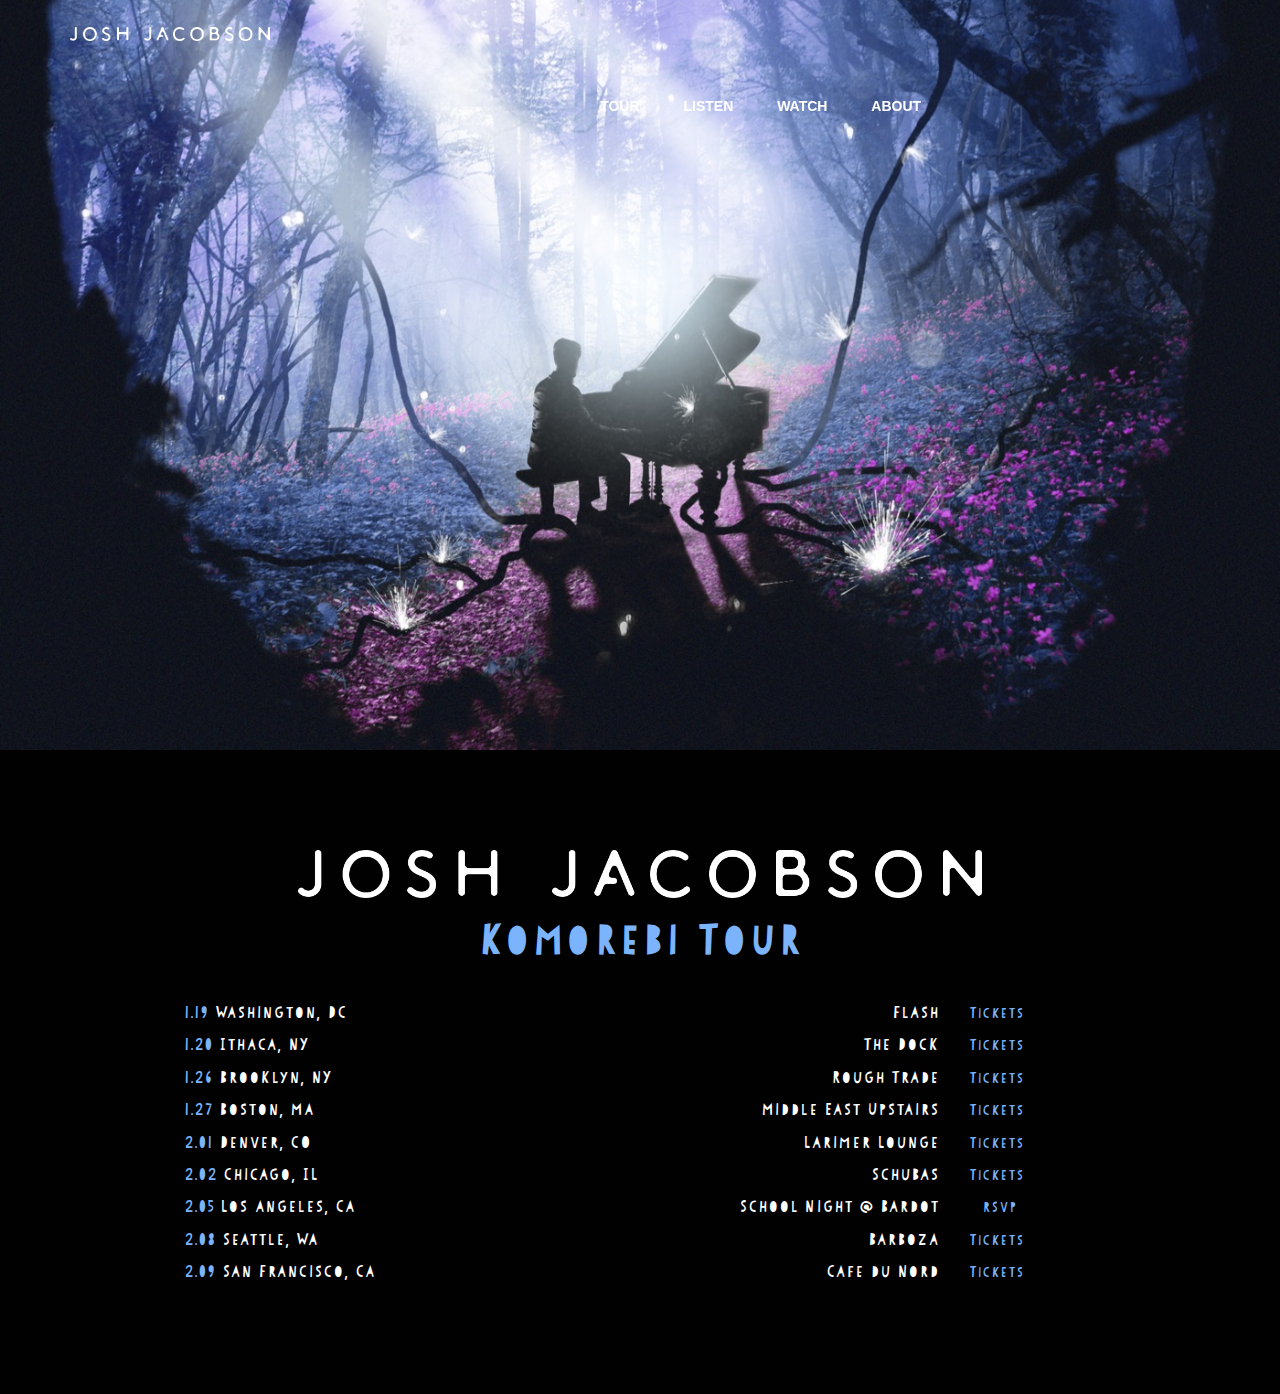
==== tour.html @ 97fa28d8 "DC ticket link" ====
<!doctype html>
<!--[if lt IE 7]>      <html class="no-js lt-ie9 lt-ie8 lt-ie7" lang=""> <![endif]-->
<!--[if IE 7]>         <html class="no-js lt-ie9 lt-ie8" lang=""> <![endif]-->
<!--[if IE 8]>         <html class="no-js lt-ie9" lang=""> <![endif]-->
<!--[if gt IE 8]><!-->
<html class="no-js" lang="">
<!--<![endif]-->

<head>
<meta charset="utf-8">
<meta name="description" content="">
<meta name="author" content="Josh Jacobson">
<meta name="viewport" content="width=device-width, initial-scale=1">
<title>Komorebi Tour</title> <link rel="stylesheet" href="css/bootstrap.min.css">
<link rel="stylesheet" href="css/flexslider.css">
<link rel="stylesheet" href="css/jquery.fancybox.css">
<link rel="stylesheet" href="css/main.css">
<link rel="stylesheet" href="css/responsive.css">
<link rel="stylesheet" href="css/font-icon.css">
<link rel="stylesheet" href="css/font-papercute.css">
<link rel="stylesheet" href="css/animate.min.css">
<link rel="stylesheet" href="https://maxcdn.bootstrapcdn.com/font-awesome/4.4.0/css/font-awesome.min.css">
</head>

<body>
<!-- header section -->
<section class="banner tour-banner" role="banner" id="banner">
  <header id="header">
    <div class="header-content clearfix">
      <span class="logo"><a href="index.html"><img id="logo-image" src="images/logo.png"></a></span>
      <nav class="navigation" role="navigation">
        <ul class="primary-nav">
          <li><a href="tour.html">Tour</a></li>
          <li><a href="index.html#banner">Listen</a></li>
          <li><a href="index.html#watch">Watch</a></li>
          <li><a href="index.html#about">About</a></li>
          <li><iframe align="middle" class="spotify-follow-widget" src="https://open.spotify.com/follow/1/?uri=spotify:artist:3KpCBwmIHMdBD3GzV1xNtE&size=detail&theme=dark" width="300" height="56" scrolling="no" frameborder="0" style="border:none; overflow:hidden;" allowtransparency="true"></iframe></li>
          <!-- <li><a href="http://facebook.com/joshjacobsonmusic" target="blank"><span class="icon icon-facebook"></span></a></li> -->
          <!-- <li><a href="http://twitter.com/joshjacobsongs" target="blank"><span class="icon icon-twitter"></span></a></li> -->
        </ul>
      </nav>
      <a href="#" class="nav-toggle">Menu<span></span></a> </div>
  </header>
  <!-- banner text -->
  <div class="container">
    <div class="banner-text text-center">
    <!-- banner text -->
    </div>
  </div>
</section>
<!-- header section -->

<!-- Tour section -->
<section id="tour" class="section tour">
  <div class="container">
    <div class="section-header">
      <img src="images/logo_type.png" class="tour-logo-type"/>
      <h2 class="tour-title wow fadeInDown animated">Komorebi Tour</h2>
    </div>
    <center>
      <div class="tour-container">
        <div class="row">
          <div class="col-xs-6 text-align-left tour-text">
            <p><span class="blue">1.19</span> Washington, DC</p>
          </div>
          <div class="col-xs-4 text-align-right tour-text">
            <p>Flash</p>
          </div>
          <div class="col-xs-1 text-align-right ticket-links">
            <p><a href="https://www.ticketfly.com/purchase/event/1606743">Tickets</a></p>
          </div>
        </div>
        <div class="row">
          <div class="col-xs-6 text-align-left tour-text">
            <p><span class="blue">1.20</span> Ithaca, NY</p>
          </div>
          <div class="col-xs-4 text-align-right tour-text">
            <p>The Dock</p>
          </div>
          <div class="col-xs-1 text-align-right ticket-links">
            <p><a href="https://www.ticketfly.com/purchase/event/1604723?utm_medium=bks">Tickets</a></p>
          </div>
        </div>
        <div class="row">
          <div class="col-xs-6 text-align-left tour-text">
            <p><span class="blue">1.26</span> Brooklyn, NY</p>
          </div>
          <div class="col-xs-4 text-align-right tour-text">
            <p>Rough Trade</p>
          </div>
          <div class="col-xs-1 text-align-right ticket-links">
            <p><a href="https://www.axs.com/events/347021/josh-jacobson-tickets?aff=usaffsongkick">Tickets</a></p>
          </div>
        </div>
        <div class="row">
          <div class="col-xs-6 text-align-left tour-text">
            <p><span class="blue">1.27</span> Boston, MA</p>
          </div>
          <div class="col-xs-4 text-align-right tour-text">
            <p>Middle East Upstairs</p>
          </div>
          <div class="col-xs-1 text-align-right ticket-links">
            <p><a href="http://www.ticketweb.com/event/josh-jacobson-middle-east-upstairs-tickets/7916045?pl=mideastclub">Tickets</a></p>
          </div>
        </div>
        <div class="row">
          <div class="col-xs-6 text-align-left tour-text">
            <p><span class="blue">2.01</span> Denver, CO</p>
          </div>
          <div class="col-xs-4 text-align-right tour-text">
            <p>Larimer Lounge</p>
          </div>
          <div class="col-xs-1 text-align-right ticket-links">
            <p><a href="https://www.ticketfly.com/purchase/event/1604998">Tickets</a></p>
          </div>
        </div>
        <div class="row">
          <div class="col-xs-6 text-align-left tour-text">
            <p><span class="blue">2.02</span> Chicago, IL</p>
          </div>
          <div class="col-xs-4 text-align-right tour-text">
            <p>Schubas</p>
          </div>
          <div class="col-xs-1 text-align-right ticket-links">
            <p><a href="http://www.lh-st.com/Shows/02-02-2018+Josh+Jacobson">Tickets</a></p>
          </div>
        </div>
        <div class="row">
          <div class="col-xs-6 text-align-left tour-text">
            <p><span class="blue">2.05</span> Los Angeles, CA</p>
          </div>
          <div class="col-xs-4 text-align-right tour-text">
            <p>School Night @ Bardot</p>
          </div>
          <div class="col-xs-1 text-align-right ticket-links">
            <p><a href="http://www.itsaschoolnight.com/">RSVP</a></p>
          </div>
        </div>
        <div class="row">
          <div class="col-xs-6 text-align-left tour-text">
            <p><span class="blue">2.08</span> Seattle, WA</p>
          </div>
          <div class="col-xs-4 text-align-right tour-text">
            <p>Barboza</p>
          </div>
          <div class="col-xs-1 text-align-right ticket-links">
            <p><a href="https://www.ticketfly.com/purchase/event/1604803">Tickets</a></p>
          </div>
        </div>
        <div class="row">
          <div class="col-xs-6 text-align-left tour-text">
            <p><span class="blue">2.09</span> San Francisco, CA</p>
          </div>
          <div class="col-xs-4 text-align-right tour-text">
            <p>Cafe du Nord</p>
          </div>
          <div class="col-xs-1 text-align-right ticket-links">
            <p><a href="http://eventbrite.com/e/josh-jacobson-cafe-du-nord-tickets-39557515594">Tickets</a></p>
          </div>
        </div>
    </center>
  </div>
 </section>



<!-- JS FILES -->
<script src="https://ajax.googleapis.com/ajax/libs/jquery/1.11.3/jquery.min.js"></script>
<script src="js/bootstrap.min.js"></script>
<script src="js/jquery.flexslider-min.js"></script>
<script src="js/jquery.fancybox.pack.js"></script>
<script src="js/retina.min.js"></script>
<script src="js/modernizr.js"></script>
<script src="js/main.js"></script>

</body>
</html>
---- css/main.css ----
/* YouTube Embedded Video */
.embedded-video-container {
    position: relative;
    width: 100%;
    height: 0;
    padding-bottom: 56.25%;
}

.embedded-video {
    position: absolute;
    top: 0;
    left: 0;
    width: 100%;
    height: 100%;
}


.spotify-follow-widget {
  padding-left: 30px;
}


.social-follow-icons {
  list-style:none;
  font-size: 28px;
  display: inline;
}

.social-follow-icons li {
  display: inline;
}



/* Typography */

@import url(http://fonts.googleapis.com/css?family=Open%20Sans:300,400,500,600,700);
p {
  font-size: 14px;
  line-height: 22.4px;
  color: #6c7279;
}
h1 {
  font-size: 65px;
  color: #2d3033;
}
h2 {
  font-size: 40px;
  color: #2d3033;
}
h3 {
  font-size: 28px;
  color: #2d3033;
  font-weight: 300;
}
h4 {
  font-size: 22px;
  color: #b1b1b1;
  font-weight: 400;
}
h5 {
  font-size: 14px;
  color: #2d3033;
  font-weight: 700;
}
.btn {
  background-color: #000000;
  color: rgba(255, 255, 255, 0.72);
  font-size: 16px;
  font-weight: 600;
  border: 0;
  -moz-border-radius: 2px;
  -webkit-border-radius: 2px;
  border-radius: 2px;
  display: inline-block;
  border: 1px solid #3a3a3a;
  margin-top: 20px;
}
.btn:hover, .btn:focus {
  background-color: #cd003a;
  color: #fff;
}
.btn-large {
  padding: 15px 40px;
  background: #000000;
}
#map-ovvibaerlay {
    height:400px;
    margin-top:-405px;
    background-color: #010101;
    padding:40px;
    color: #fff;
}
/* ------------------------------------------------------------------------------
  Global Styles
-------------------------------------------------------------------------------*/
a {
  color: #e7185c;
}
a:hover, a:focus {
  text-decoration: none;
  -moz-transition: background-color, color, 0.3s;
  -o-transition: background-color, color, 0.3s;
  -webkit-transition: background-color, color, 0.3s;
  transition: background-color, color, 0.3s;
}
body {
  font-family: "Open Sans", Arial, sans-serif;
  font-weight: 400;
  color: #6c7279;
  background: #010101;
}
ul, ol {
  margin: 0;
  padding: 0;
}
ul li {
  list-style: none;
}
.section {
  padding: 100px 0;
}
.no-padding {
  padding: 0;
}
.no-gutter [class*=col-] {
  padding-right: 0;
  padding-left: 0;
}
.space {
  margin-top: 60px;
}
/* ------------------------------------------------------------------------------
  Header
-------------------------------------------------------------------------------*/
#header {
  position: fixed;
  width: 100%;
  z-index: 999;
  background: transparent;
  min-height: 72px;
}
#header .header-content {
  margin: 0 auto;
  max-width: 1170px;
  padding: 60px 0;
  width: 100%;
  -moz-transition: padding 0.3s;
  -o-transition: padding 0.3s;
  -webkit-transition: padding 0.3s;
  transition: padding 0.3s;
  position: relative;
}
#header .logo {
  width: 100px;
  float: left;
  position: absolute;
  top: 0px;
  bottom: 0px;
  text-align: center;
  padding: 0 15px;
  vertical-align: bottom;
}

#header.fixed .logo a{
  padding-left:40px;
  padding-top: 48%;
}

#header .logo a{
  padding-top: 32%;
  display: inherit;
  color: #ffffff;
}

#header .logo a:hover {
  opacity: 0.5;
  filter: alpha(opacity=50); /* For IE8 and earlier */
}

#logo-image {
  width: 200px;
}

#header.fixed #logo-image {
  position: absolute;
  left: 20px;
  top: 30px;
  width: 15em;
}
#header.fixed {
  background-color: #010101;
  background-color: rgba(0,0,0,0.9);
}
#header.fixed a {
  color: #c3c3c3;
}
#header.fixed .header-content {
  border-bottom: 0;
  padding: 15px 0;
}
#header.fixed .nav-toggle {
  top: 18px;
  color: #000;
}
.navigation.open {
  opacity: 0.92;
  visibility: visible;
  -moz-transition: opacity 0.5s;
  -o-transition: opacity 0.5s;
  -webkit-transition: opacity 0.5s;
  transition: opacity 0.5s;
}
.navigation {
  float: right;
}
.navigation li {
  vertical-align: bottom;
  display: inline-block;
}
.navigation a {
  color: #fff;
  font-size: 14px;
  font-weight: 600;
  margin-left: 40px;
  text-transform: uppercase;
}
.navigation a:hover {
  color: #cd003a !important;
}
.nav-toggle {
  display: none;
  height: 44px;
  overflow: hidden;
  position: fixed;
  right: 5%;
  text-indent: 100%;
  top: 32px;
  white-space: nowrap;
  width: 44px;
  z-index: 99999;
  -moz-transition: all 0.3s;
  -o-transition: all 0.3s;
  -webkit-transition: all 0.3s;
  transition: all 0.3s;
  background: transparent;
}
.nav-toggle:before, .nav-toggle:after {
  border-radius: 50%;
  content: "";
  height: 100%;
  left: 0;
  position: absolute;
  top: 0;
  width: 100%;
  -moz-transform: translateZ(0);
  -ms-transform: translateZ(0);
  -webkit-transform: translateZ(0);
  transform: translateZ(0);
  -moz-backface-visibility: hidden;
  -webkit-backface-visibility: hidden;
  backface-visibility: hidden;
  -moz-transition-property: -moz-transform;
  -o-transition-property: -o-transform;
  -webkit-transition-property: -webkit-transform;
  transition-property: transform;
}
.nav-toggle:before {
  -moz-transform: scale(1);
  -ms-transform: scale(1);
  -webkit-transform: scale(1);
  transform: scale(1);
  -moz-transition-duration: 0.3s;
  -o-transition-duration: 0.3s;
  -webkit-transition-duration: 0.3s;
  transition-duration: 0.3s;
  color: #f05da3;
}
.nav-toggle:after {
  background-color: transparent;
  -moz-transform: scale(0);
  -ms-transform: scale(0);
  -webkit-transform: scale(0);
  transform: scale(0);
  -moz-transition-duration: 0s;
  -o-transition-duration: 0s;
  -webkit-transition-duration: 0s;
  transition-duration: 0s;
  color: #f05da3;
}
.nav-toggle span {
  bottom: auto;
  display: inline-block;
  height: 3px;
  left: 50%;
  position: absolute;
  right: auto;
  top: 50%;
  width: 18px;
  z-index: 10;
  -moz-transform: translateX(-50%) translateY(-50%);
  -ms-transform: translateX(-50%) translateY(-50%);
  -webkit-transform: translateX(-50%) translateY(-50%);
  transform: translateX(-50%) translateY(-50%);
}
.nav-toggle span:before, .nav-toggle span:after {
  background-color: #fff;
  content: "";
  height: 100%;
  position: absolute;
  right: 0;
  top: 0;
  width: 100%;
  -moz-transform: translateZ(0);
  -ms-transform: translateZ(0);
  -webkit-transform: translateZ(0);
  transform: translateZ(0);
  -moz-backface-visibility: hidden;
  -webkit-backface-visibility: hidden;
  backface-visibility: hidden;
  -moz-transition: -moz-transform 0.3s;
  -o-transition: -o-transform 0.3s;
  -webkit-transition: -webkit-transform 0.3s;
  transition: transform 0.3s;
}
.nav-toggle span:before {
  -moz-transform: translateY(-6px) rotate(0deg);
  -ms-transform: translateY(-6px) rotate(0deg);
  -webkit-transform: translateY(-6px) rotate(0deg);
  transform: translateY(-6px) rotate(0deg);
}
.nav-toggle span:after {
  -moz-transform: translateY(6px) rotate(0deg);
  -ms-transform: translateY(6px) rotate(0deg);
  -webkit-transform: translateY(6px) rotate(0deg);
  transform: translateY(6px) rotate(0deg);
}
.nav-toggle.close-nav:before {
  -moz-transform: scale(0);
  -ms-transform: scale(0);
  -webkit-transform: scale(0);
  transform: scale(0);
}
.nav-toggle.close-nav:after {
  -moz-transform: scale(1);
  -ms-transform: scale(1);
  -webkit-transform: scale(1);
  transform: scale(1);
}
.nav-toggle.close-nav span {
  background-color: rgba(255, 255, 255, 0);
}
.nav-toggle.close-nav span:before, .nav-toggle.close-nav span:after {
  background-color: #fff;
}
.nav-toggle.close-nav span:before {
  -moz-transform: translateY(0) rotate(45deg);
  -ms-transform: translateY(0) rotate(45deg);
  -webkit-transform: translateY(0) rotate(45deg);
  transform: translateY(0) rotate(45deg);
}
.nav-toggle.close-nav span:after {
  -moz-transform: translateY(0) rotate(-45deg);
  -ms-transform: translateY(0) rotate(-45deg);
  -webkit-transform: translateY(0) rotate(-45deg);
  transform: translateY(0) rotate(-45deg);
}
/* ------------------------------------------------------------------------------
  Banner
-------------------------------------------------------------------------------*/

.banner {
  background-image: url(../images/banner.jpg);
  background-position: center top;
  background-repeat: no-repeat;
  -moz-background-size: cover;
  -o-background-size: cover;
  -webkit-background-size: cover;
  background-size: cover;
  min-height: 750px;
}

.tour-banner {
  background-image: url(../images/komorebi_tour.jpg);
  background-position: center bottom;
}

.tour-logo-type {
  width: 60%;
}

.tour-title {
  color: #7BB4FC !important;
}

.banner-text {
  margin-top: 38%;
  color: #fff;
  float: left;
  padding: 25px;
  border-radius: 15px 0 15px;
  left: 0px;
}
.banner-text h1 {
  color: #ffffff;
  font-family: "Open Sans", Arial, sans-serif;
  font-size: 53px;
  font-weight: 700;
  text-align: left;
  margin: 0;
}
.banner-text p {
  color: #ffffff;
  font-size: 22px;
  font-weight: 600;
  line-height: 24px;
  margin-top: 15px;
  margin-bottom: 0;
  text-align: left;
}
/* ==========================================================================
  $intro
========================================================================== */
.intro {
  background-color: #000;
  /* color: #000; */
}
.intro h3 {
  color: #ffffff;
  margin-top: 0;
  margin-bottom: 20px;
  font-size: 35px;
  font-weight: bold;
}
.intro p {
  color: rgba(255, 255, 255, 0.58);
  font-weight: 400;
  font-size: 15px;
}
/* -----------------------------------------------------------------------------
Common Styles
------------------------------------------------------------------------------- */
.section-header{
text-align: center;
padding-bottom: 30px;
}
.section-header h2{

color: #fff;

font-weight: bold;
}
.section-header p{

}


/* ------------------------------------------------------------------------------
   Serives
-------------------------------------------------------------------------------*/
.service-section {
  padding: 100px 0;
  color: #fff;
}
.services {
  /* margin-bottom: 110px; */
  background: #cd003a;
  color: #fff;
}
.services .section-header h2{
color: #fff;
font-weight: bold;
}
.services .section-header p{
color: #fff;
}
.services-content {
  padding: 30px 30px 20px;
  /* margin-top: 30px; */
  background: #b80437;
  border: 1px solid rgba(255, 255, 255, 0.53);
  /* border-radius: 10px; */
  text-align: center;
  color: #fff;
}
.services-content p{
  color: rgba(255, 255, 255, 0.81);
}
.services .icon {
  color: #ffffff;
  font-size: 50px;
  padding-top: 26px;
  display: inline-block;
  /* background: #ffffff; */
  /* padding: 20px; */
  border-radius: 50%;
  height: 90px;
  width: 90px;
  /* border: 1px solid #dedede; */
  font-weight: 600;
  margin-bottom: 15px;
}
#Playlist{
  padding:100px 0;
}
/* ------------------------------------------------------------------------------
   gallery
-------------------------------------------------------------------------------*/
.work {
  -moz-box-shadow: 0 0 0 1px #fff;
  /* -webkit-box-shadow: 0 0 0 1px #fff; */
  /* box-shadow: 0 0 0 1px #fff; */
  overflow: hidden;
  position: relative;
}
.work img {
  width: 100%;
  height: 100%;
}
.work .overlay {
  background: rgba(194, 6, 14, 0.8);
  height: 100%;
  left: 0;
  opacity: 0;
  position: absolute;
  top: 0;
  width: 100%;
  -moz-transition: opacity, 0.3s;
  -o-transition: opacity, 0.3s;
  -webkit-transition: opacity, 0.3s;
  transition: opacity, 0.3s;
}
.work .overlay-caption {
  position: absolute;
  text-align: center;
  top: 50%;
  width: 100%;
  -moz-transform: translateY(-50%);
  -ms-transform: translateY(-50%);
  -webkit-transform: translateY(-50%);
  transform: translateY(-50%);
}
.work h5, .work p, .work img {
  -moz-transition: all, 0.5s;
  -o-transition: all, 0.5s;
  -webkit-transition: all, 0.5s;
  transition: all, 0.5s;
}
.work h5, .work p {
  color: #fff;
  margin: 0;
  opacity: 0;
}
.work span {
  font-size: 45px;
}
.work h5 {
  margin-bottom: 5px;
  -moz-transform: translate3d(0, -200%, 0);
  -ms-transform: translate3d(0, -200%, 0);
  -webkit-transform: translate3d(0, -200%, 0);
  transform: translate3d(0, -200%, 0);
}
.work p {
  -moz-transform: translate3d(0, 200%, 0);
  -ms-transform: translate3d(0, 200%, 0);
  -webkit-transform: translate3d(0, 200%, 0);
  transform: translate3d(0, 200%, 0);
}
.work-box:hover img {
  -moz-transform: scale(1.2);
  -ms-transform: scale(1.2);
  -webkit-transform: scale(1.2);
  transform: scale(1.2);
}
.work-box:hover .overlay {
  opacity: 1;
}
.work-box:hover .overlay h5, .work-box:hover .overlay p {
  opacity: 1;
  -moz-transform: translate3d(0, 0, 0);
  -ms-transform: translate3d(0, 0, 0);
  -webkit-transform: translate3d(0, 0, 0);
  transform: translate3d(0, 0, 0);
}
/* ------------------------------------------------------------------------------
package
-------------------------------------------------------------------------------*/
.packageList {
  padding: 100px 0;
}
h5 {
  font-size: 1.286em;
  font-weight: 500;
  margin: 0.3em 0;
  text-transform: capitalize;
  /* text-align: left; */
  color: #fff;
  font-weight: bold;
  margin-bottom: 18px;
}
ul.list-default {
  list-style-type: none;
  padding: 0;
}
ul.list-default li {
  padding: 0.5em 0 0.5em 2em;
  position: relative;
  border-top: 1px solid rgba(0, 0, 0, 0.1);
}
.package {
  /* border: 1px solid rgba(0, 0, 0, 0.1) !important; */
  position: relative;
  border-style: none none solid none !important;
  padding: 1em 0 0.5em;
  padding: 15px;
  border: 1px dashed #404040 !important;
  margin-bottom: 20px;
  /* border-radius: 15px; */
  background: #010101;
}
.package:hover {
  background-color: #0a0a0a;
}
.package:hover h5 {
  color: #fd4166;
}
.package:hover .price {
}
.package ul.list-default li {
  border: none !important;
  padding: 4px 0;
  color: #a5a5a5;
}
.package ul.list-default li:before {
  top: 0.3em !important;
}
.price {
    top: 0;
    right: 0;
    bottom: 0;
    left: auto;
    position: absolute;
    font-size: 1.35em;
    font-weight: 500;
    color: #e7185c;
    padding: 0.5em;
    margin: -1px -1px -1px 0;
}
.package .price {
  top: 0;
  right: 0;
  bottom: auto;
  font-size: 26px;
  padding: 0.7em;
  font-weight: bold;
}
.package .price small {
  font-size: 0.7em;
  margin-right: 3px;
}
/* ------------------------------------------------------------------------------
   Teams
-------------------------------------------------------------------------------*/

.tour {
  font-family: "PaperCuteRegular", PaperCuteRegular, sans-serif;
  font-weight: 400;
  color: #6c7279;
  background: #010101;
}

.tour-container {
  width: 80%;
}

.tour-text p {
  color: white;
  font-size: 16px;
}

.blue {
  color: #7BB4FC;
}

.ticket-links a {
  color: #7BB4FC;
}

.ticket-links a:hover {
  opacity: 0.7;
}

.text-align-left {
  text-align: left;
}

.text-align-right {
  text-align: right;
}

.person {
  max-width: 270px;
  text-align: center;
}
.person img {
  width: 150px;
  height: 150px;
  margin: auto;
  border-radius: 5%;
  border: 2px solid #ffffff;
}
.person-content {
  margin-top: 20px;
}
.person h4 {
  font-weight: 400;
}
.person h5 {
  color: #eaeaea;
  font-size: 13px;
  font-weight: 400;
  margin-bottom: 20px;
  text-align: center;
}
.social-icons, .footer .footer-share {
  margin-top: 20px;
}
.social-icons li, .footer .footer-share li {
  display: inline-block;
  float: none;
}
.social-icons a, .footer .footer-share a {
  border: 1px solid #e7185c;
  color: #e7185c;
  display: block;
  font-size: 14px;
  height: 32px;
  line-height: 32px;
  margin-right: 5px;
  text-align: center;
  width: 32px;
}
.social-icons a:hover {
  background-color: #e7185c;
  border-color: #e7185c;
  color: #fff;
}
/* ------------------------------------------------------------------------------
   Testimonials
-------------------------------------------------------------------------------*/
.testimonials {
  background-color: #cd003a;
  position: relative;
  text-align: center;
}
.testimonials blockquote {
  border: 0;
  margin: 0;
  padding: 100px 15%;
}
.testimonials h1 {
  color: rgba(255, 255, 255, 0.87);
  font-weight: 300;
  font-size: 16px;
  line-height: 30px;
}
.testimonials p {
  color: #fff;
  display: block;
  font-size: 13px;
  font-style: normal;
  line-height:22px;
  font-weight: 400;
  margin-top: 30px;
  text-transform: uppercase;
}
.flex-control-nav {
  margin-top: 2%;
  bottom: none!important;
  position: relative!important;
  right: 0;
  text-align: center;
  width: 100%!important;
  z-index: 100;
}


#tours {
  background: #cd003a;
  padding: 80px 0px 0;
  display: table;
  margin: 0 auto;
  width: 100%;
  color: #fff;
}
#tours .section-header p {
  color: #fff;
}
#tours h3 {
  color: #fff;
  text-transform: uppercase;
  font-size: 25px;
  letter-spacing: 2px;
  font-weight: 400;
  margin: 0px 0px 15px;
}

.tour-list {
  padding: 0px 0 70px;
}

.tour-list li {
  border-bottom: 1px solid #222;
  list-style: outside none none;
  display: table;
  width: 100%;
  padding-bottom: 15px;
  padding-top: 10px;
}

.tour-list li:first-child {
  border-top: none;
}

.tour-list li:last-child {
  border-bottom: none;
}

.tour-date {
  font-size: 30px;
  float: left;
  color: #fff;
  font-weight: 700;
}

.tour-date span {
  display: block;
  font-size: 17px;
  margin: -10px 0px 0px;
  font-weight: 400;
  text-align: right;
}

.tour-date span em {
  font-size: 13px;
  font-style: normal;
  margin: 0 -3px;
  display: none;
}

.tour-info {
  margin-left: 20px;
  display: inline-block;
  font-weight: 300;
  margin-top: 7px;
  font-size: 22px;
  color: #FFF;
}

.tour-info a {
  color: #fff;
  font-size: 14px;
  background: #000;
  padding: 4px 12px;
  border-radius: 4px;
}

.tour-ticket {
  margin-left: 54px;
  display: block;
}

.tour-ticket a {
  color: #010101;
  text-transform: uppercase;
  letter-spacing: 1px;
  font-size: 10px;
  background: #fff;
  padding: 4px 10px;
  border-radius: 4px;
}

/* ------------------------------------------------------------------------------
  Mailchimp Signup form
-------------------------------------------------------------------------------*/
.signupForm {
  text-align: center;
}
.signupForm h5 {
  font-size: 30px;
}
.signupForm p {
  text-align: center;
  margin: 7%;
}
.signupForm input, select {
  color: #797979;
  padding: 15px 30px;
  border: none;
  margin-right: 3%;
  margin-bottom: 30px;
  outline: none;
  font-style: normal;
  border: #e0e0e0 1px solid;
  font-size: 15px;
  background: #010101;
}
.signupForm input.noMarr {
  margin-right: 0px;
}
.signupForm textarea {
  color: #797979;
  padding: 15px 30px;
  margin-bottom: 18px;
  outline: none;
  height: 150px;
  font-style: normal;
  resize: none;
  font-size: 15px;
  border: none;
  border: #e0e0e0 1px solid;
  background: #010101;
}
.signupForm .submitBnt {
  background: #e7185c;
  color: #fff;
  margin-top: 30px;
  padding:15px 30px 15px 30px;
  font-size: 13px;
  font-weight: 600;
  letter-spacing: 5px;
  border: 0;
  -moz-border-radius: 2px;
  -webkit-border-radius: 2px;
  border-radius: 2px;
  display: inline-block;
  text-transform: uppercase;
}
.signupForm .submitBnt:hover {
  background: #c10040;
  color: #ffffff;
}
#success_page{
  color: #00bdbd;
  font-weight: 500;
}
.error_message{
  color: #ff675f;
  padding-bottom: 15px;
  font-weight: 500;
}
#success_page h3{
  font-size:17px;
  color:#5ed07b;
  font-weight: 700;
}

/* ------------------------------------------------------------------------------
   Footer
-------------------------------------------------------------------------------*/
.footer {
  text-align: left;
}
.footer-top {
  background-color: #181818;
  padding-top: 50px;
}
.footer-bottom {
  background-color: #313454;
  padding: 20px 0;
}
.footer .footer-col {
  margin-bottom: 80px;
}
.footer h5 {
  color: #fff;
}
.footer h5 {
  margin-bottom: 20px;
}
.footer p {
  color: rgba(255, 255, 255, 0.25);
}
.footer a {
  color: rgba(255, 255, 255, 0.50);
}
.footer a:hover {
  color: #e84545;
}
.footer .footer-share {
  margin-top: 0;
}
.footer .footer-share li {
  display: inline-block;
  float: none;
}
.footer .footer-share a {
  border: none;
  font-size: 21px;
  color: rgba(255, 255, 255, 0.25);
}
.footer .fa-heart {
  color: #e84545;
  font-size: 11px;
  margin: 0 2px;
}

.bd button {
  background: blue !important;
}
---- css/responsive.css ----
@media screen and (max-width: 1024px) {
  .spotify-follow-widget {
    align: center;
  }
  #header .header-content {
    width: 90%;
    padding: 40px 0;
  }
  .nav-toggle {
    display: block;
  }
  .navigation {
    position: fixed;
    background-color: black;
    width: 100%;
    height: 100%;
    top: 0;
    left: 0;
    z-index: 99999;
    visibility: hidden;
    opacity: 0;
    -webkit-transition: opacity 0.5s, visibility 0s 0.5s;
    transition: opacity 0.5s, visibility 0s 0.5s;
  }
  .navigation .primary-nav {
    position: relative;
    top: 45%;
    -moz-transform: translateY(-45%);
    -ms-transform: translateY(-45%);
    -webkit-transform: translateY(-45%);
    transform: translateY(-45%);
  }
  .navigation li {
    text-align: center;
    display: block;
    margin-bottom: 1px;
  }

  .spotify-follow-widget {
    padding-left: 10%;
  }
  .navigation a {
    display: block;
    font-size: 16px;
    margin: 0;
    text-align: center;
    padding: 10px 0;
    color: #fff;
  }
  .person {
    margin: 0 auto 50px;
  }
  .person-content {
    text-align: center;
  }
  .person .social-icons li {
    display: inline-block;
    float: none;
    margin-bottom: 5px;
  }
  .testimonials blockquote {
    padding: 20px 5% 0;
  }
  .testimonials p {
    font-size: 12px;
  }
  .flex-control-nav {
    bottom: 20px;
  }
}
@media screen and (max-width: 768px) { 
  #header.fixed a {
    color: #fff;
  }
  #header.fixed a.logo{
    color: #000;
  }
  .banner-text {
    margin-top: 30%;
  }
  .banner-text h1 {
    font-size: 42px;
  }
  .banner-text p {
    font-size: 18px;
  }
  .flexslider {
    padding-bottom: 80px;
  }
  .flex-control-nav {
    width: 100%;
  }
  .footer .footer-col {
    margin-bottom: 50px;
  }
}
@media screen and (max-width: 640px) {
  .banner-text {
    margin-top: 57%;
  }
  .testimonials p {
    font-size: 12px;
  }
  @media screen and (max-width: 480px) {
    .banner-text {
      padding-top: 45%;
    }
    .banner-text h1 {
      font-size: 32px;
    }
    .testimonials p {
      font-size: 12px;
    }
    @media screen and (max-width: 320px) {
      .banner-text {
        padding-top: 55%;
      }
      .testimonials blockquote {
        padding: 20px 5% 0;
      }
      .testimonials p {
        font-size: 12px;
      }
    }
---- css/font-icon.css ----
/* ==========================================================================
	Font Icon (http://www.elegantthemes.com/blog/freebie-of-the-week/free-line-style-icons)
========================================================================== */
@font-face {
  font-family: "elegant-theme-line";
  src: url('../fonts/elegant-theme-line.ttf?1439850014') format('truetype'), url('../fonts/elegant-theme-line.eot?1439850014') format('embedded-opentype'), url('../fonts/elegant-theme-line.svg?1439850014') format('svg'), url('../fonts/elegant-theme-line.woff?1439850014') format('woff'); }
.icon {
  font-family: 'elegant-theme-line';
  speak: none;
  font-style: normal;
  font-weight: normal;
  font-variant: normal;
  text-transform: none;
  line-height: 1;
  /* Better Font Rendering =========== */
  -webkit-font-smoothing: antialiased;
  -moz-osx-font-smoothing: grayscale; }

.icon-mobile:before {
  content: "\e000"; }

.icon-laptop:before {
  content: "\e001"; }

.icon-desktop:before {
  content: "\e002"; }

.icon-tablet:before {
  content: "\e003"; }

.icon-phone:before {
  content: "\e004"; }

.icon-document:before {
  content: "\e005"; }

.icon-documents:before {
  content: "\e006"; }

.icon-search:before {
  content: "\e007"; }

.icon-clipboard:before {
  content: "\e008"; }

.icon-newspaper:before {
  content: "\e009"; }

.icon-notebook:before {
  content: "\e00a"; }

.icon-book-open:before {
  content: "\e00b"; }

.icon-browser:before {
  content: "\e00c"; }

.icon-calendar:before {
  content: "\e00d"; }

.icon-presentation:before {
  content: "\e00e"; }

.icon-picture:before {
  content: "\e00f"; }

.icon-pictures:before {
  content: "\e010"; }

.icon-video:before {
  content: "\e011"; }

.icon-camera:before {
  content: "\e012"; }

.icon-printer:before {
  content: "\e013"; }

.icon-toolbox:before {
  content: "\e014"; }

.icon-briefcase:before {
  content: "\e015"; }

.icon-wallet:before {
  content: "\e016"; }

.icon-gift:before {
  content: "\e017"; }

.icon-bargraph:before {
  content: "\e018"; }

.icon-grid:before {
  content: "\e019"; }

.icon-expand:before {
  content: "\e01a"; }

.icon-focus:before {
  content: "\e01b"; }

.icon-edit:before {
  content: "\e01c"; }

.icon-adjustments:before {
  content: "\e01d"; }

.icon-ribbon:before {
  content: "\e01e"; }

.icon-hourglass:before {
  content: "\e01f"; }

.icon-lock:before {
  content: "\e020"; }

.icon-megaphone:before {
  content: "\e021"; }

.icon-shield:before {
  content: "\e022"; }

.icon-trophy:before {
  content: "\e023"; }

.icon-flag:before {
  content: "\e024"; }

.icon-map:before {
  content: "\e025"; }

.icon-puzzle:before {
  content: "\e026"; }

.icon-basket:before {
  content: "\e027"; }

.icon-envelope:before {
  content: "\e028"; }

.icon-streetsign:before {
  content: "\e029"; }

.icon-telescope:before {
  content: "\e02a"; }

.icon-gears:before {
  content: "\e02b"; }

.icon-key:before {
  content: "\e02c"; }

.icon-paperclip:before {
  content: "\e02d"; }

.icon-attachment:before {
  content: "\e02e"; }

.icon-pricetags:before {
  content: "\e02f"; }

.icon-lightbulb:before {
  content: "\e030"; }

.icon-layers:before {
  content: "\e031"; }

.icon-pencil:before {
  content: "\e032"; }

.icon-tools:before {
  content: "\e033"; }

.icon-tools-2:before {
  content: "\e034"; }

.icon-scissors:before {
  content: "\e035"; }

.icon-paintbrush:before {
  content: "\e036"; }

.icon-magnifying-glass:before {
  content: "\e037"; }

.icon-circle-compass:before {
  content: "\e038"; }

.icon-linegraph:before {
  content: "\e039"; }

.icon-mic:before {
  content: "\e03a"; }

.icon-strategy:before {
  content: "\e03b"; }

.icon-beaker:before {
  content: "\e03c"; }

.icon-caution:before {
  content: "\e03d"; }

.icon-recycle:before {
  content: "\e03e"; }

.icon-anchor:before {
  content: "\e03f"; }

.icon-profile-male:before {
  content: "\e040"; }


.icon-profile-female:before {
  content: "\e041"; }

.icon-bike:before {
  content: "\e042"; }

.icon-wine:before {
  content: "\e043"; }

.icon-hotairballoon:before {
  content: "\e044"; }

.icon-globe:before {
  content: "\e045"; }

.icon-genius:before {
  content: "\e046"; }

.icon-map-pin:before {
  content: "\e047"; }

.icon-dial:before {
  content: "\e048"; }

.icon-chat:before {
  content: "\e049"; }

.icon-heart:before {
  content: "\e04a"; }

.icon-cloud:before {
  content: "\e04b"; }

.icon-upload:before {
  content: "\e04c"; }

.icon-download:before {
  content: "\e04d"; }

.icon-target:before {
  content: "\e04e"; }

.icon-hazardous:before {
  content: "\e04f"; }

.icon-piechart:before {
  content: "\e050"; }

.icon-speedometer:before {
  content: "\e051"; }

.icon-global:before {
  content: "\e052"; }

.icon-compass:before {
  content: "\e053"; }

.icon-lifesaver:before {
  content: "\e054"; }

.icon-clock:before {
  content: "\e055"; }

.icon-aperture:before {
  content: "\e056"; }

.icon-quote:before {
  content: "\e057"; }

.icon-scope:before {
  content: "\e058"; }

.icon-alarmclock:before {
  content: "\e059"; }

.icon-refresh:before {
  content: "\e05a"; }

.icon-happy:before {
  content: "\e05b"; }

.icon-sad:before {
  content: "\e05c"; }

.icon-facebook:before {
  content: "\e05d"; }

.icon-twitter:before {
  content: "\e05e"; }

.icon-googleplus:before {
  content: "\e05f"; }

.icon-rss:before {
  content: "\e060"; }

.icon-tumblr:before {
  content: "\e061"; }

.icon-linkedin:before {
  content: "\e062"; }

.icon-dribbble:before {
  content: "\e063"; }
---- css/font-papercute.css ----
/**
 * @license
 * MyFonts Webfont Build ID 3492902, 2017-12-05T00:33:06-0500
 *
 * The fonts listed in this notice are subject to the End User License
 * Agreement(s) entered into by the website owner. All other parties are
 * explicitly restricted from using the Licensed Webfonts(s).
 *
 * You may obtain a valid license at the URLs below.
 *
 * Webfont: PaperCuteRegular by S&C Type
 * URL: https://www.myfonts.com/fonts/la-goupil/paper-cute/regular/
 * Copyright: Copyright (c) 2012 by Fanny Coulez, Julien Saurin. All rights reserved.
 * Licensed pageviews: 20,000
 *
 *
 * License: https://www.myfonts.com/viewlicense?type=web&buildid=3492902
 *
 * © 2017 MyFonts Inc
*/


/* @import must be at top of file, otherwise CSS will not work */
@import url("//hello.myfonts.net/count/354c26");


@font-face {font-family: 'PaperCuteRegular';src: url('webfonts/papercute.eot');src: url('/fonts/papercute.eot?#iefix') format('embedded-opentype'),url('/fonts/papercute.woff2') format('woff2'),url('/fonts/papercute.woff') format('woff'),url('/fonts/354C26_0_0.ttf') format('truetype');}
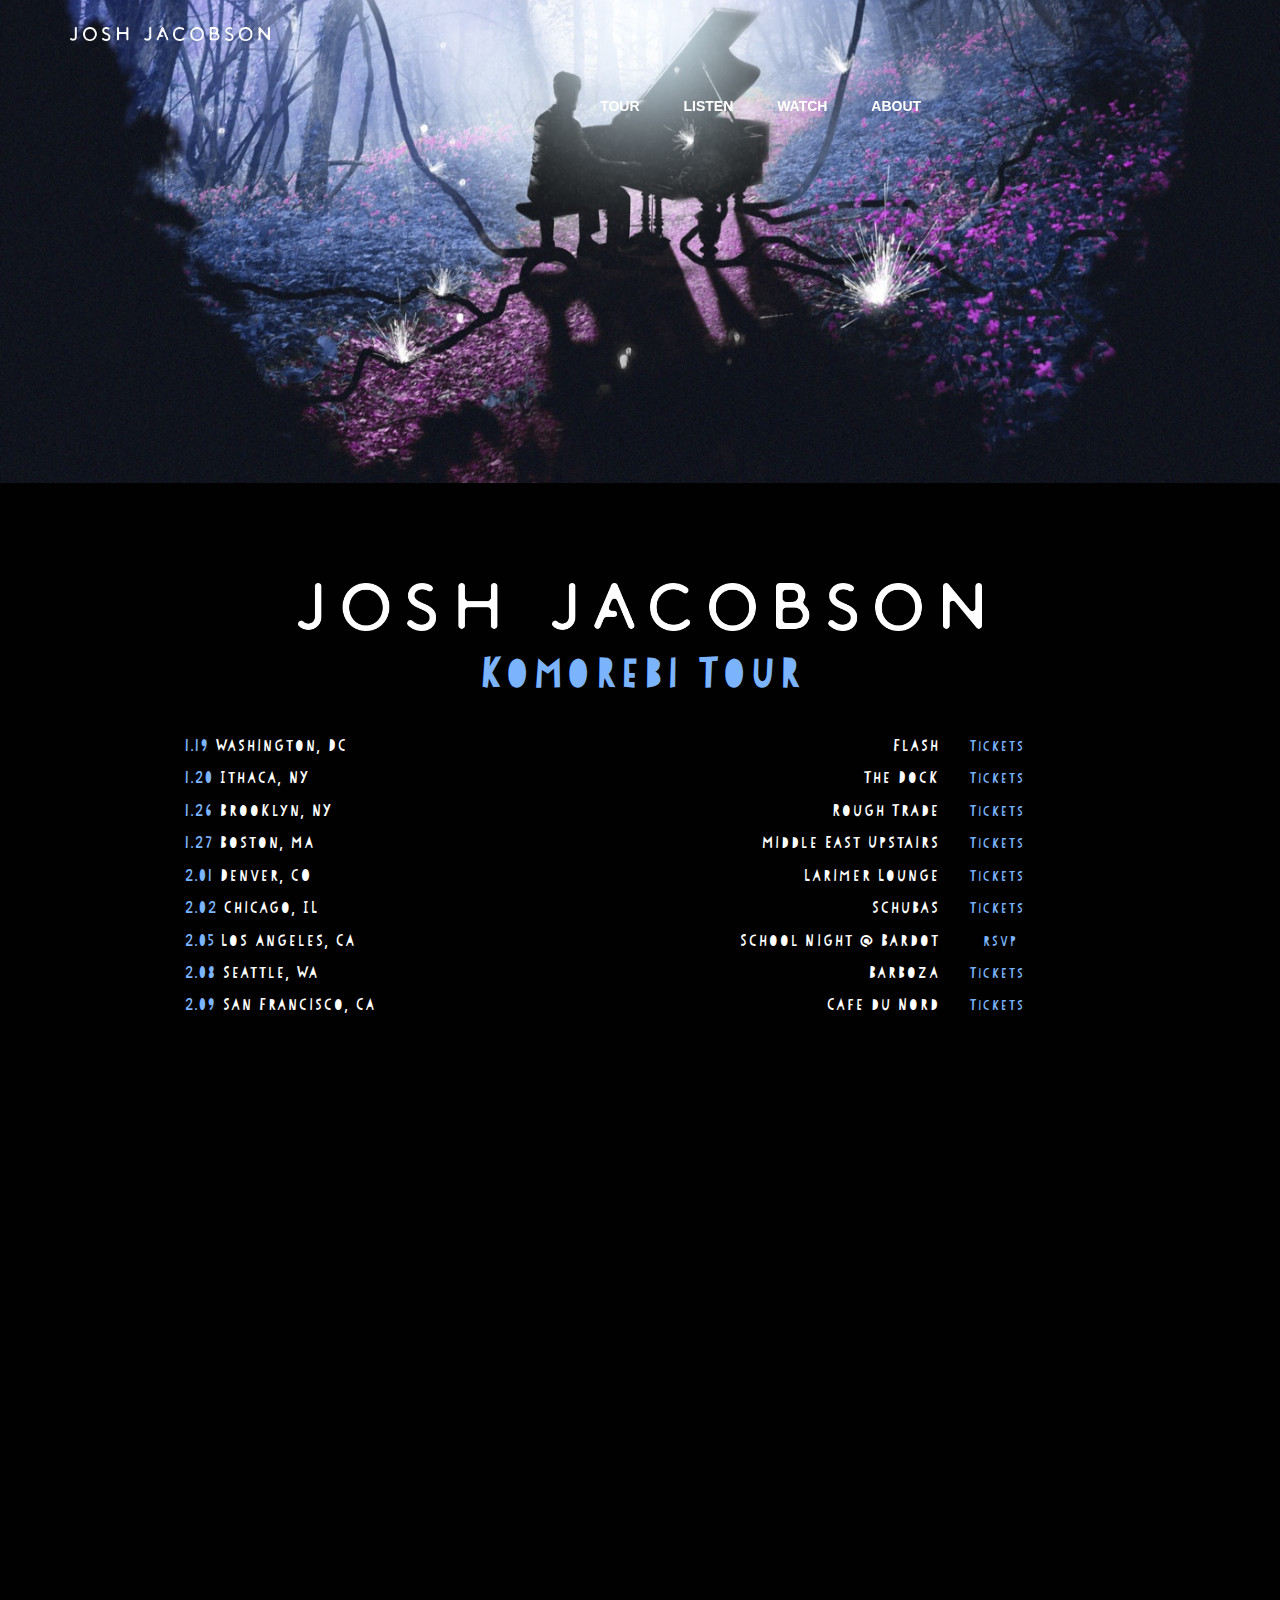
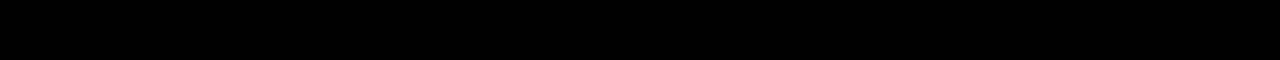
==== commit 97976a7d: "add vid and make tour banner less massive" ====
--- a/tour.html
+++ b/tour.html
@@ -20,6 +20,23 @@
 <link rel="stylesheet" href="css/font-papercute.css">
 <link rel="stylesheet" href="css/animate.min.css">
 <link rel="stylesheet" href="https://maxcdn.bootstrapcdn.com/font-awesome/4.4.0/css/font-awesome.min.css">
+<!-- Facebook Pixel Code -->
+<script>
+  !function(f,b,e,v,n,t,s)
+  {if(f.fbq)return;n=f.fbq=function(){n.callMethod?
+  n.callMethod.apply(n,arguments):n.queue.push(arguments)};
+  if(!f._fbq)f._fbq=n;n.push=n;n.loaded=!0;n.version='2.0';
+  n.queue=[];t=b.createElement(e);t.async=!0;
+  t.src=v;s=b.getElementsByTagName(e)[0];
+  s.parentNode.insertBefore(t,s)}(window, document,'script',
+  'https://connect.facebook.net/en_US/fbevents.js');
+  fbq('init', '1775821562647595');
+  fbq('track', 'PageView');
+</script>
+<noscript><img height="1" width="1" style="display:none"
+  src="https://www.facebook.com/tr?id=1775821562647595&ev=PageView&noscript=1"
+/></noscript>
+<!-- End Facebook Pixel Code -->
 </head>
 
 <body>
@@ -158,10 +175,17 @@
             <p><a href="http://eventbrite.com/e/josh-jacobson-cafe-du-nord-tickets-39557515594">Tickets</a></p>
           </div>
         </div>
+        </br>
+      <div class="embedded-video-container">
+        <iframe class="embedded-video" src="https://www.youtube.com/embed/CkhOf3417T0" frameborder="0" allowfullscreen></iframe>
+      </div>
     </center>
   </div>
  </section>
 
+
+ </center>
+ </center>
 
 
 <!-- JS FILES -->
@@ -172,6 +196,6 @@
 <script src="js/retina.min.js"></script>
 <script src="js/modernizr.js"></script>
 <script src="js/main.js"></script>
-
+<script>!function(){var e=document.createElement("script");e.type="text/javascript",e.async=!0,e.src="//sd.toneden.io/production/lasso.loader.js";var o=document.getElementsByTagName("script")[0];o.parentNode.insertBefore(e,o)}(),window.LassoReady=window.LassoReady||[],window.LassoReady.push(function(){window.Lasso.configure({user_id:207046})});</script>
 </body>
 </html>
--- a/css/main.css
+++ b/css/main.css
@@ -383,6 +383,7 @@
 .tour-banner {
   background-image: url(../images/komorebi_tour.jpg);
   background-position: center bottom;
+  min-height: 300px;
 }
 
 .tour-logo-type {
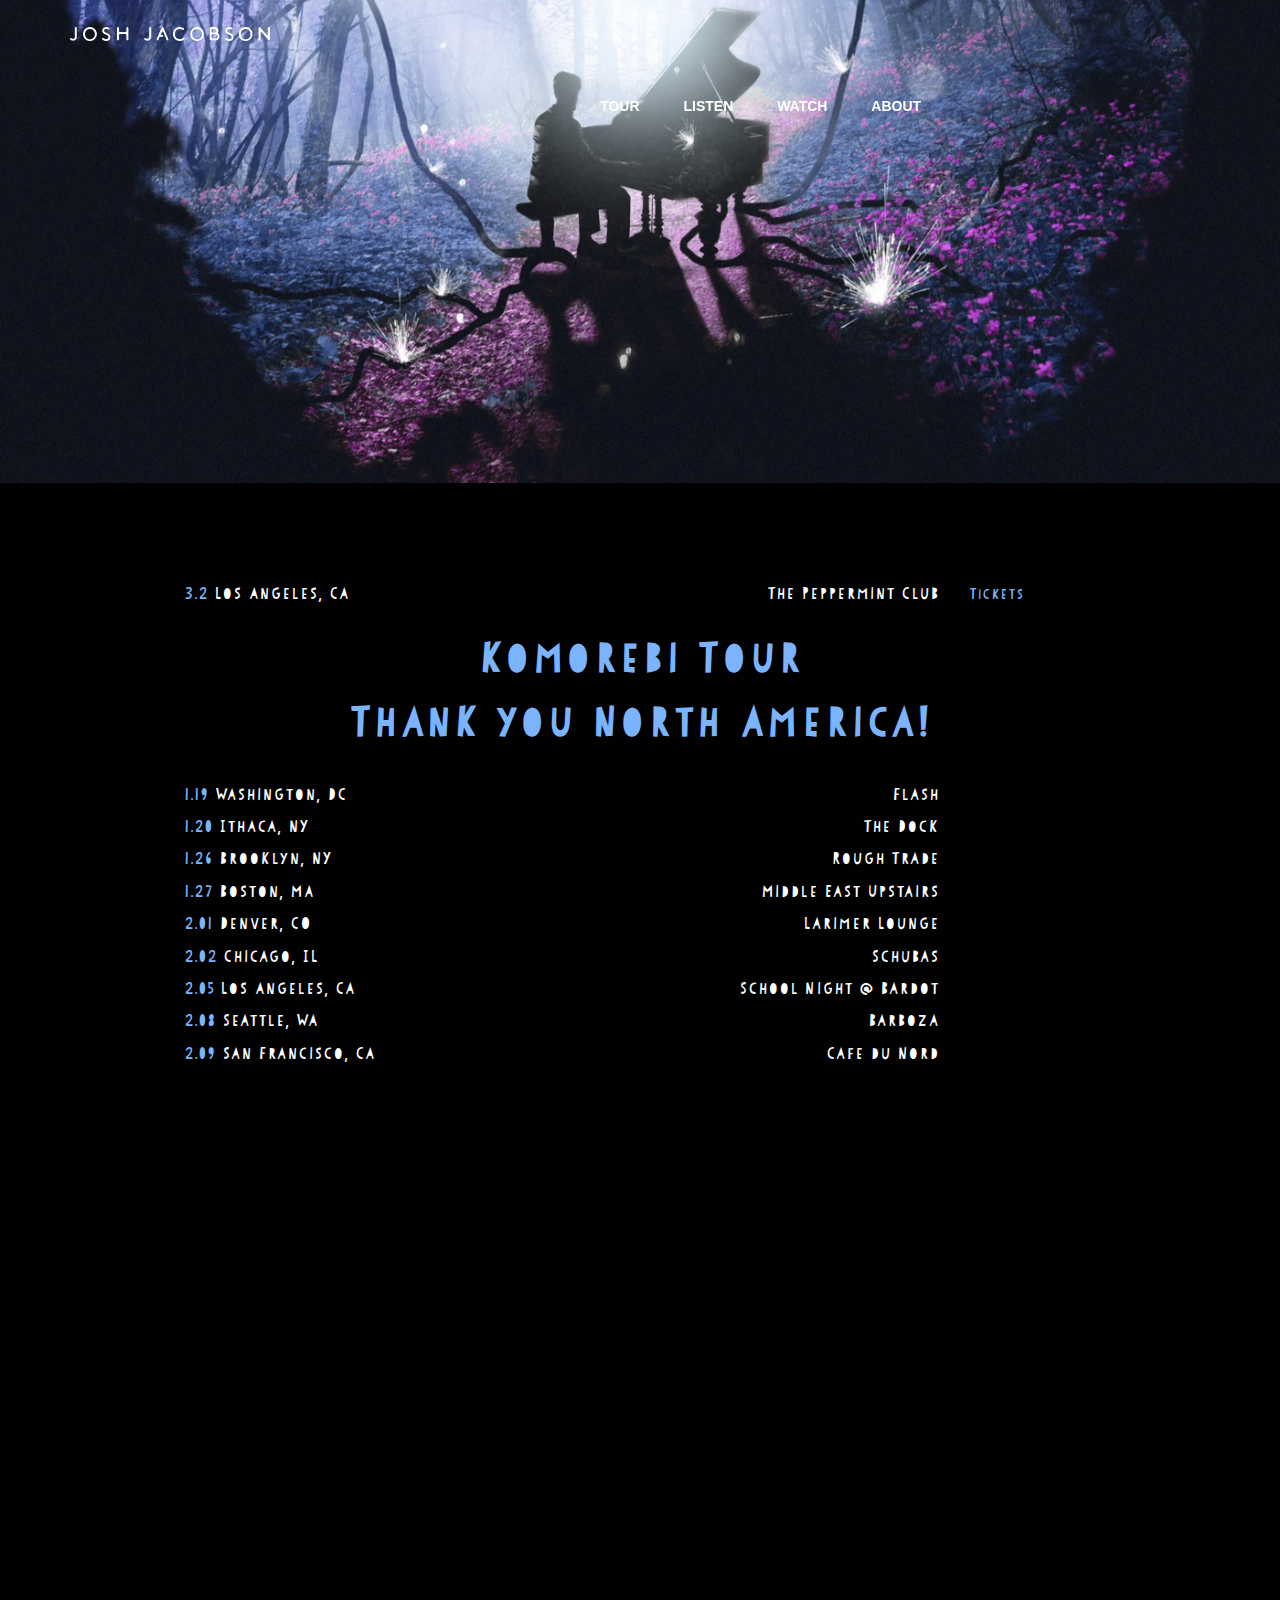
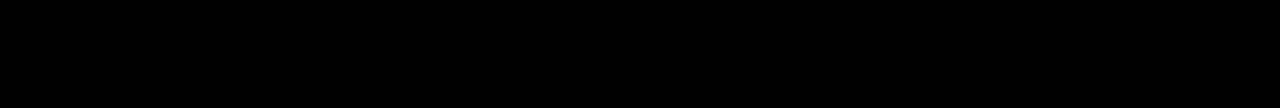
==== commit 56655605: "update tour dates" ====
--- a/tour.html
+++ b/tour.html
@@ -70,21 +70,29 @@
 <!-- Tour section -->
 <section id="tour" class="section tour">
   <div class="container">
-    <div class="section-header">
-      <img src="images/logo_type.png" class="tour-logo-type"/>
-      <h2 class="tour-title wow fadeInDown animated">Komorebi Tour</h2>
-    </div>
     <center>
       <div class="tour-container">
+        <div class="row">
+          <div class="col-xs-6 text-align-left tour-text">
+            <p><span class="blue">3.2</span> Los Angeles, CA</p>
+          </div>
+          <div class="col-xs-4 text-align-right tour-text">
+            <p>The Peppermint Club</p>
+          </div>
+          <div class="col-xs-1 text-align-right ticket-links">
+            <p><a href="https://www.eventbrite.com/e/josh-jacobson-at-the-peppermint-club-tickets-42941172202">Tickets</a></p>
+          </div>
+        </div>
+      <div class="section-header">
+        <h2 class="tour-title wow fadeInDown animated">Komorebi Tour</h2>
+        <h2 class="tour-title">Thank you North America!</h2>
+      </div>
         <div class="row">
           <div class="col-xs-6 text-align-left tour-text">
             <p><span class="blue">1.19</span> Washington, DC</p>
           </div>
           <div class="col-xs-4 text-align-right tour-text">
             <p>Flash</p>
-          </div>
-          <div class="col-xs-1 text-align-right ticket-links">
-            <p><a href="https://www.ticketfly.com/purchase/event/1606743">Tickets</a></p>
           </div>
         </div>
         <div class="row">
@@ -94,9 +102,6 @@
           <div class="col-xs-4 text-align-right tour-text">
             <p>The Dock</p>
           </div>
-          <div class="col-xs-1 text-align-right ticket-links">
-            <p><a href="https://www.ticketfly.com/purchase/event/1604723?utm_medium=bks">Tickets</a></p>
-          </div>
         </div>
         <div class="row">
           <div class="col-xs-6 text-align-left tour-text">
@@ -104,9 +109,6 @@
           </div>
           <div class="col-xs-4 text-align-right tour-text">
             <p>Rough Trade</p>
-          </div>
-          <div class="col-xs-1 text-align-right ticket-links">
-            <p><a href="https://www.axs.com/events/347021/josh-jacobson-tickets?aff=usaffsongkick">Tickets</a></p>
           </div>
         </div>
         <div class="row">
@@ -116,9 +118,6 @@
           <div class="col-xs-4 text-align-right tour-text">
             <p>Middle East Upstairs</p>
           </div>
-          <div class="col-xs-1 text-align-right ticket-links">
-            <p><a href="http://www.ticketweb.com/event/josh-jacobson-middle-east-upstairs-tickets/7916045?pl=mideastclub">Tickets</a></p>
-          </div>
         </div>
         <div class="row">
           <div class="col-xs-6 text-align-left tour-text">
@@ -126,9 +125,6 @@
           </div>
           <div class="col-xs-4 text-align-right tour-text">
             <p>Larimer Lounge</p>
-          </div>
-          <div class="col-xs-1 text-align-right ticket-links">
-            <p><a href="https://www.ticketfly.com/purchase/event/1604998">Tickets</a></p>
           </div>
         </div>
         <div class="row">
@@ -138,9 +134,6 @@
           <div class="col-xs-4 text-align-right tour-text">
             <p>Schubas</p>
           </div>
-          <div class="col-xs-1 text-align-right ticket-links">
-            <p><a href="http://www.lh-st.com/Shows/02-02-2018+Josh+Jacobson">Tickets</a></p>
-          </div>
         </div>
         <div class="row">
           <div class="col-xs-6 text-align-left tour-text">
@@ -148,9 +141,6 @@
           </div>
           <div class="col-xs-4 text-align-right tour-text">
             <p>School Night @ Bardot</p>
-          </div>
-          <div class="col-xs-1 text-align-right ticket-links">
-            <p><a href="http://www.itsaschoolnight.com/">RSVP</a></p>
           </div>
         </div>
         <div class="row">
@@ -160,9 +150,6 @@
           <div class="col-xs-4 text-align-right tour-text">
             <p>Barboza</p>
           </div>
-          <div class="col-xs-1 text-align-right ticket-links">
-            <p><a href="https://www.ticketfly.com/purchase/event/1604803">Tickets</a></p>
-          </div>
         </div>
         <div class="row">
           <div class="col-xs-6 text-align-left tour-text">
@@ -170,9 +157,6 @@
           </div>
           <div class="col-xs-4 text-align-right tour-text">
             <p>Cafe du Nord</p>
-          </div>
-          <div class="col-xs-1 text-align-right ticket-links">
-            <p><a href="http://eventbrite.com/e/josh-jacobson-cafe-du-nord-tickets-39557515594">Tickets</a></p>
           </div>
         </div>
         </br>
@@ -182,10 +166,6 @@
     </center>
   </div>
  </section>
-
-
- </center>
- </center>
 
 
 <!-- JS FILES -->
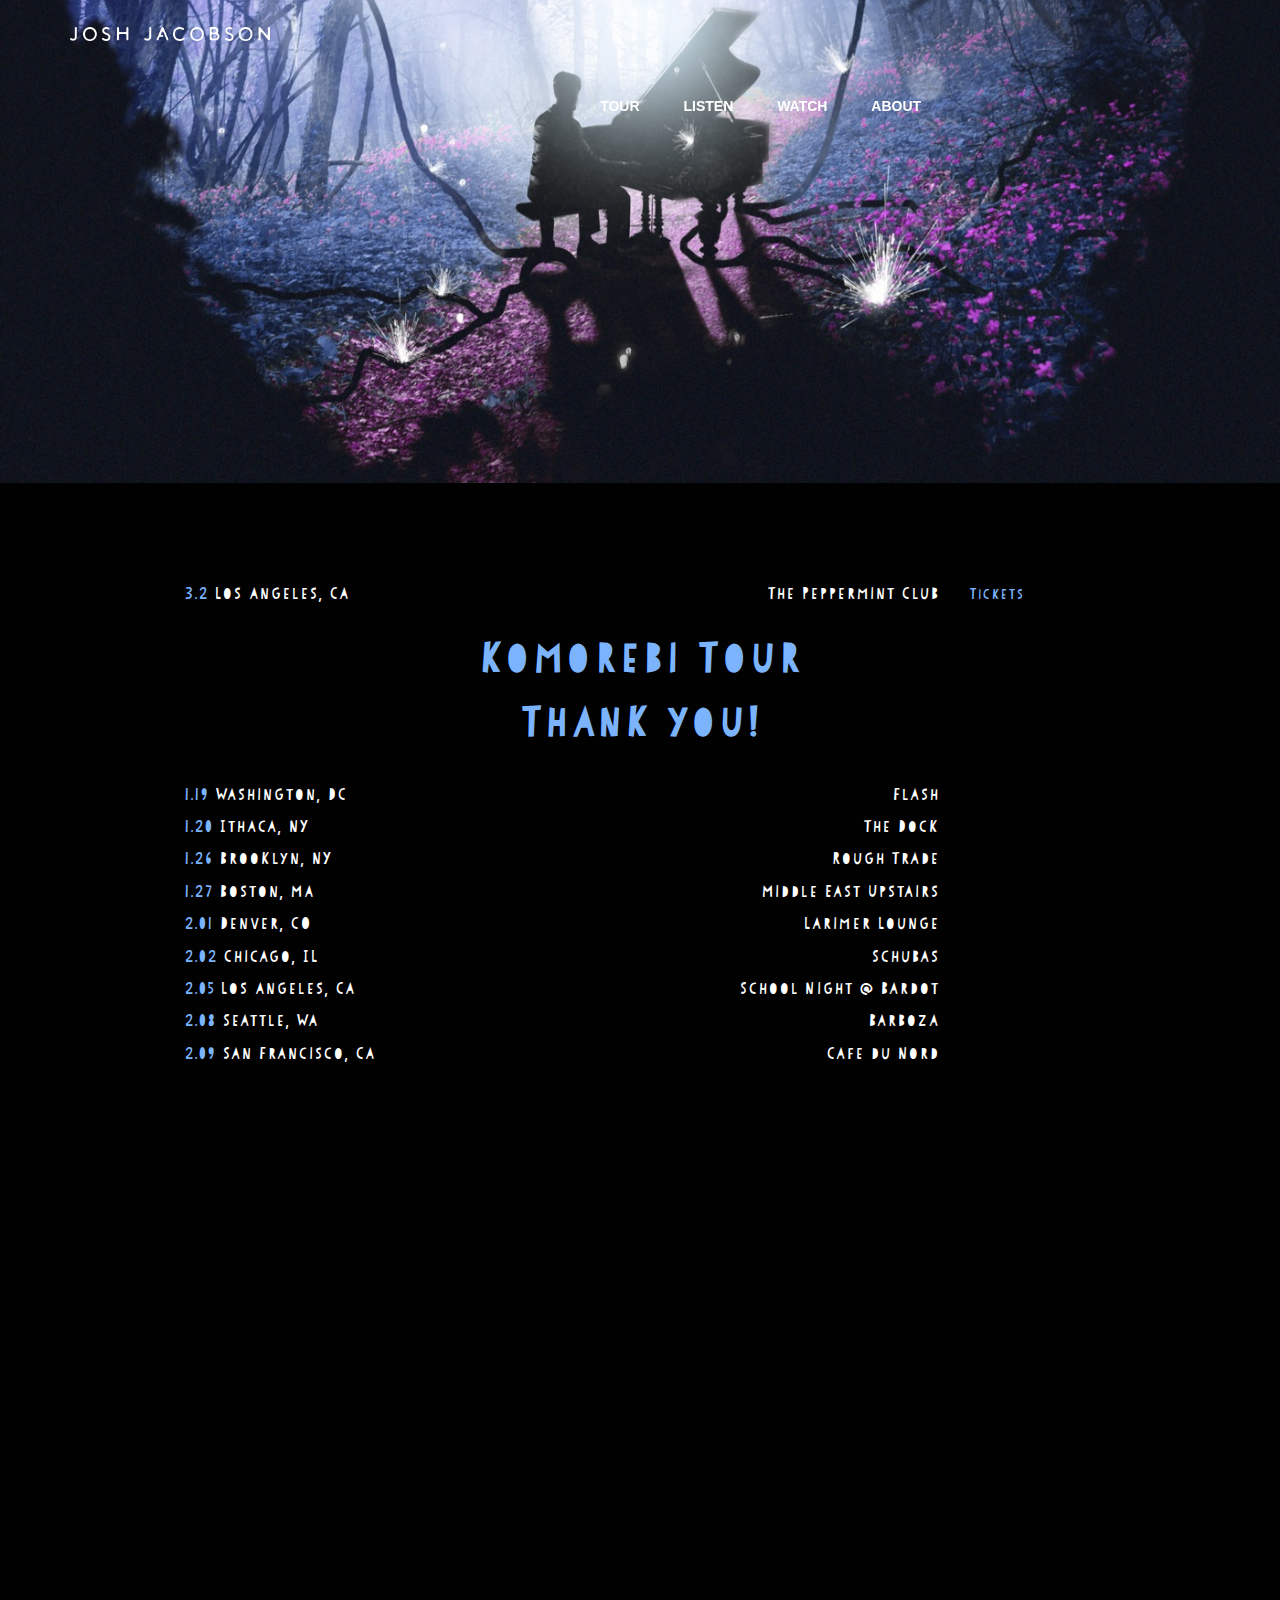
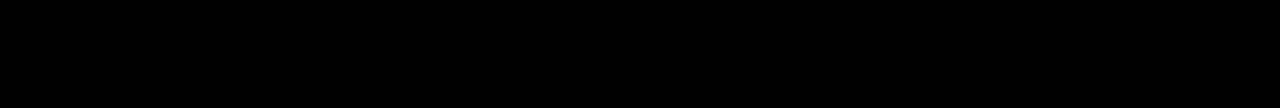
==== commit a501f0ef: "tour update" ====
--- a/tour.html
+++ b/tour.html
@@ -11,7 +11,7 @@
 <meta name="description" content="">
 <meta name="author" content="Josh Jacobson">
 <meta name="viewport" content="width=device-width, initial-scale=1">
-<title>Komorebi Tour</title> <link rel="stylesheet" href="css/bootstrap.min.css">
+<title>Komorebi Tour 2018</title> <link rel="stylesheet" href="css/bootstrap.min.css">
 <link rel="stylesheet" href="css/flexslider.css">
 <link rel="stylesheet" href="css/jquery.fancybox.css">
 <link rel="stylesheet" href="css/main.css">
@@ -85,7 +85,7 @@
         </div>
       <div class="section-header">
         <h2 class="tour-title wow fadeInDown animated">Komorebi Tour</h2>
-        <h2 class="tour-title">Thank you North America!</h2>
+        <h2 class="tour-title">Thank you!</h2>
       </div>
         <div class="row">
           <div class="col-xs-6 text-align-left tour-text">
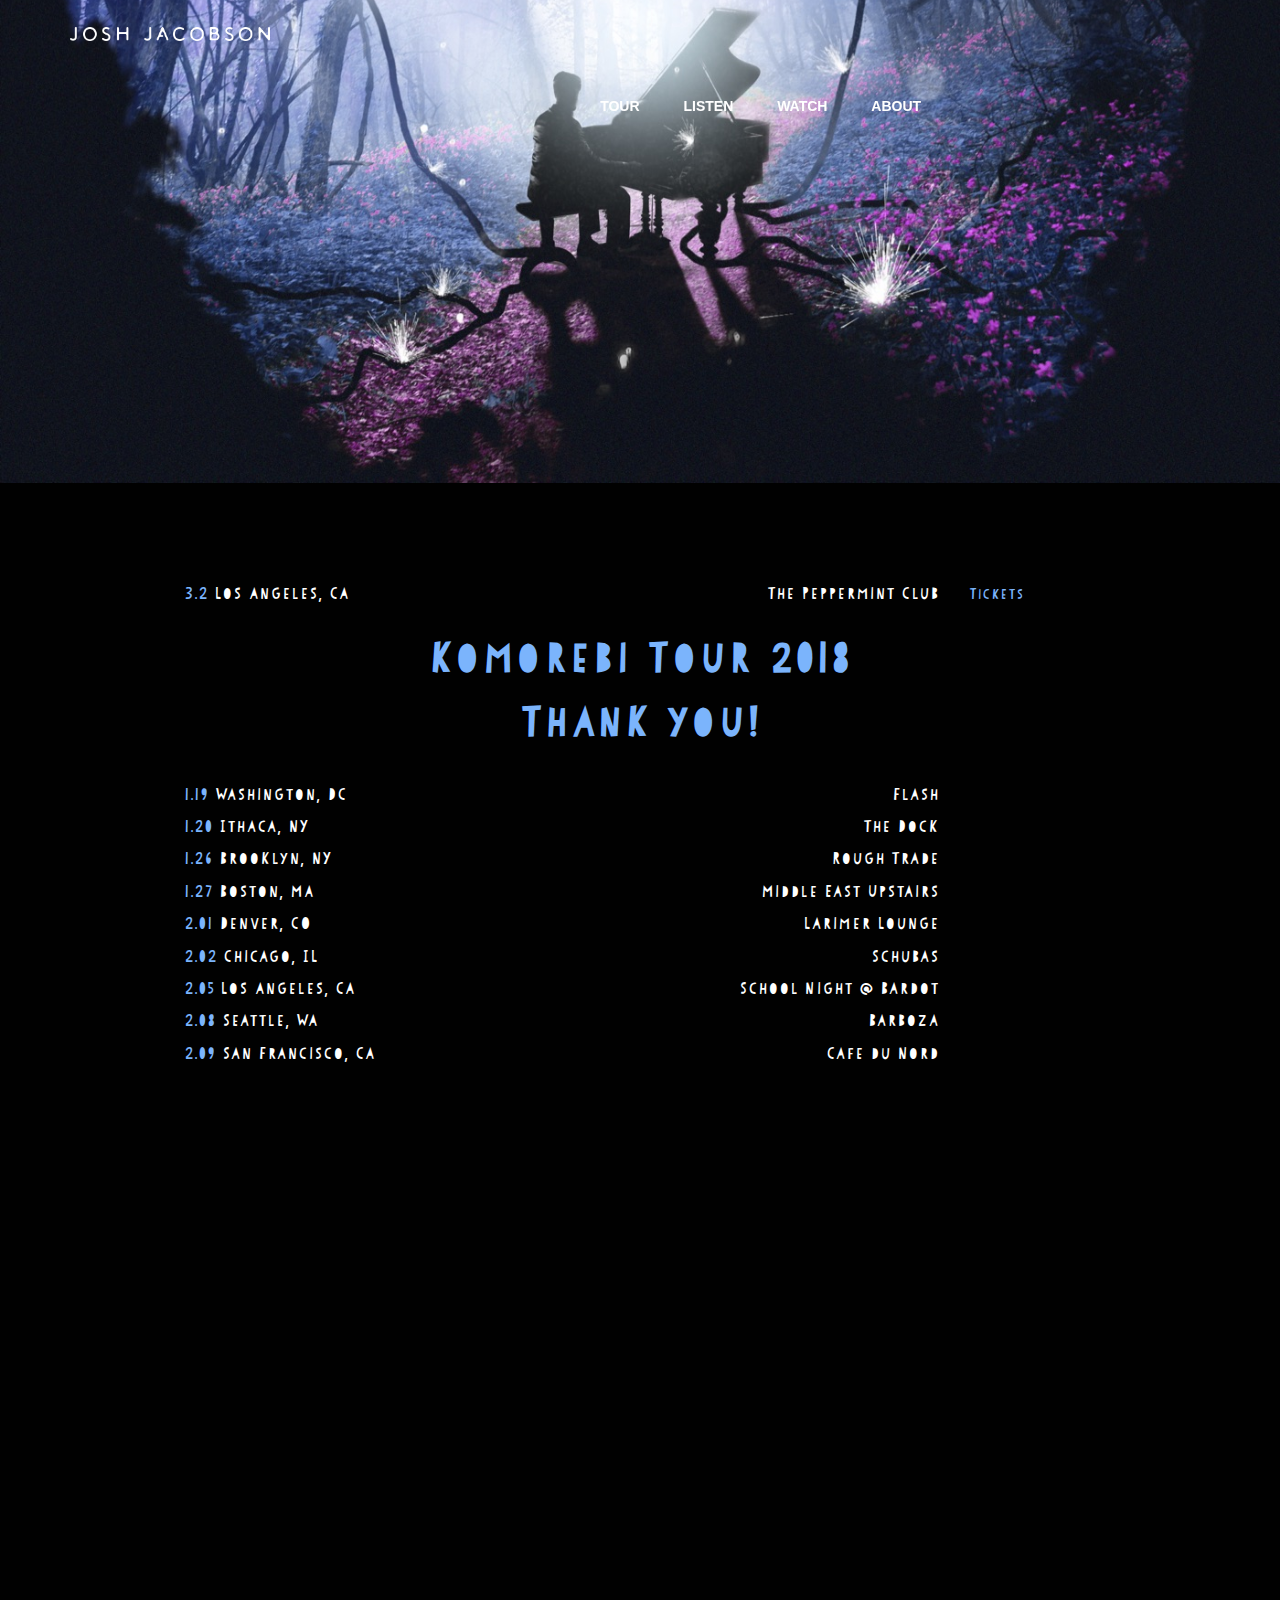
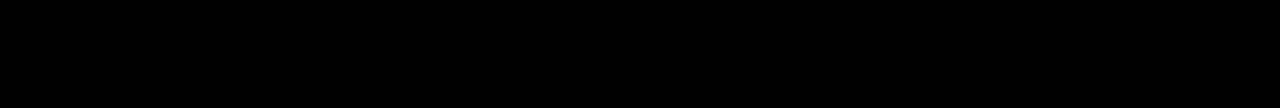
==== commit f4961e27: "tour update" ====
--- a/tour.html
+++ b/tour.html
@@ -11,7 +11,7 @@
 <meta name="description" content="">
 <meta name="author" content="Josh Jacobson">
 <meta name="viewport" content="width=device-width, initial-scale=1">
-<title>Komorebi Tour 2018</title> <link rel="stylesheet" href="css/bootstrap.min.css">
+<title>Tour</title> <link rel="stylesheet" href="css/bootstrap.min.css">
 <link rel="stylesheet" href="css/flexslider.css">
 <link rel="stylesheet" href="css/jquery.fancybox.css">
 <link rel="stylesheet" href="css/main.css">
@@ -84,7 +84,7 @@
           </div>
         </div>
       <div class="section-header">
-        <h2 class="tour-title wow fadeInDown animated">Komorebi Tour</h2>
+        <h2 class="tour-title wow fadeInDown animated">Komorebi Tour 2018</h2>
         <h2 class="tour-title">Thank you!</h2>
       </div>
         <div class="row">
